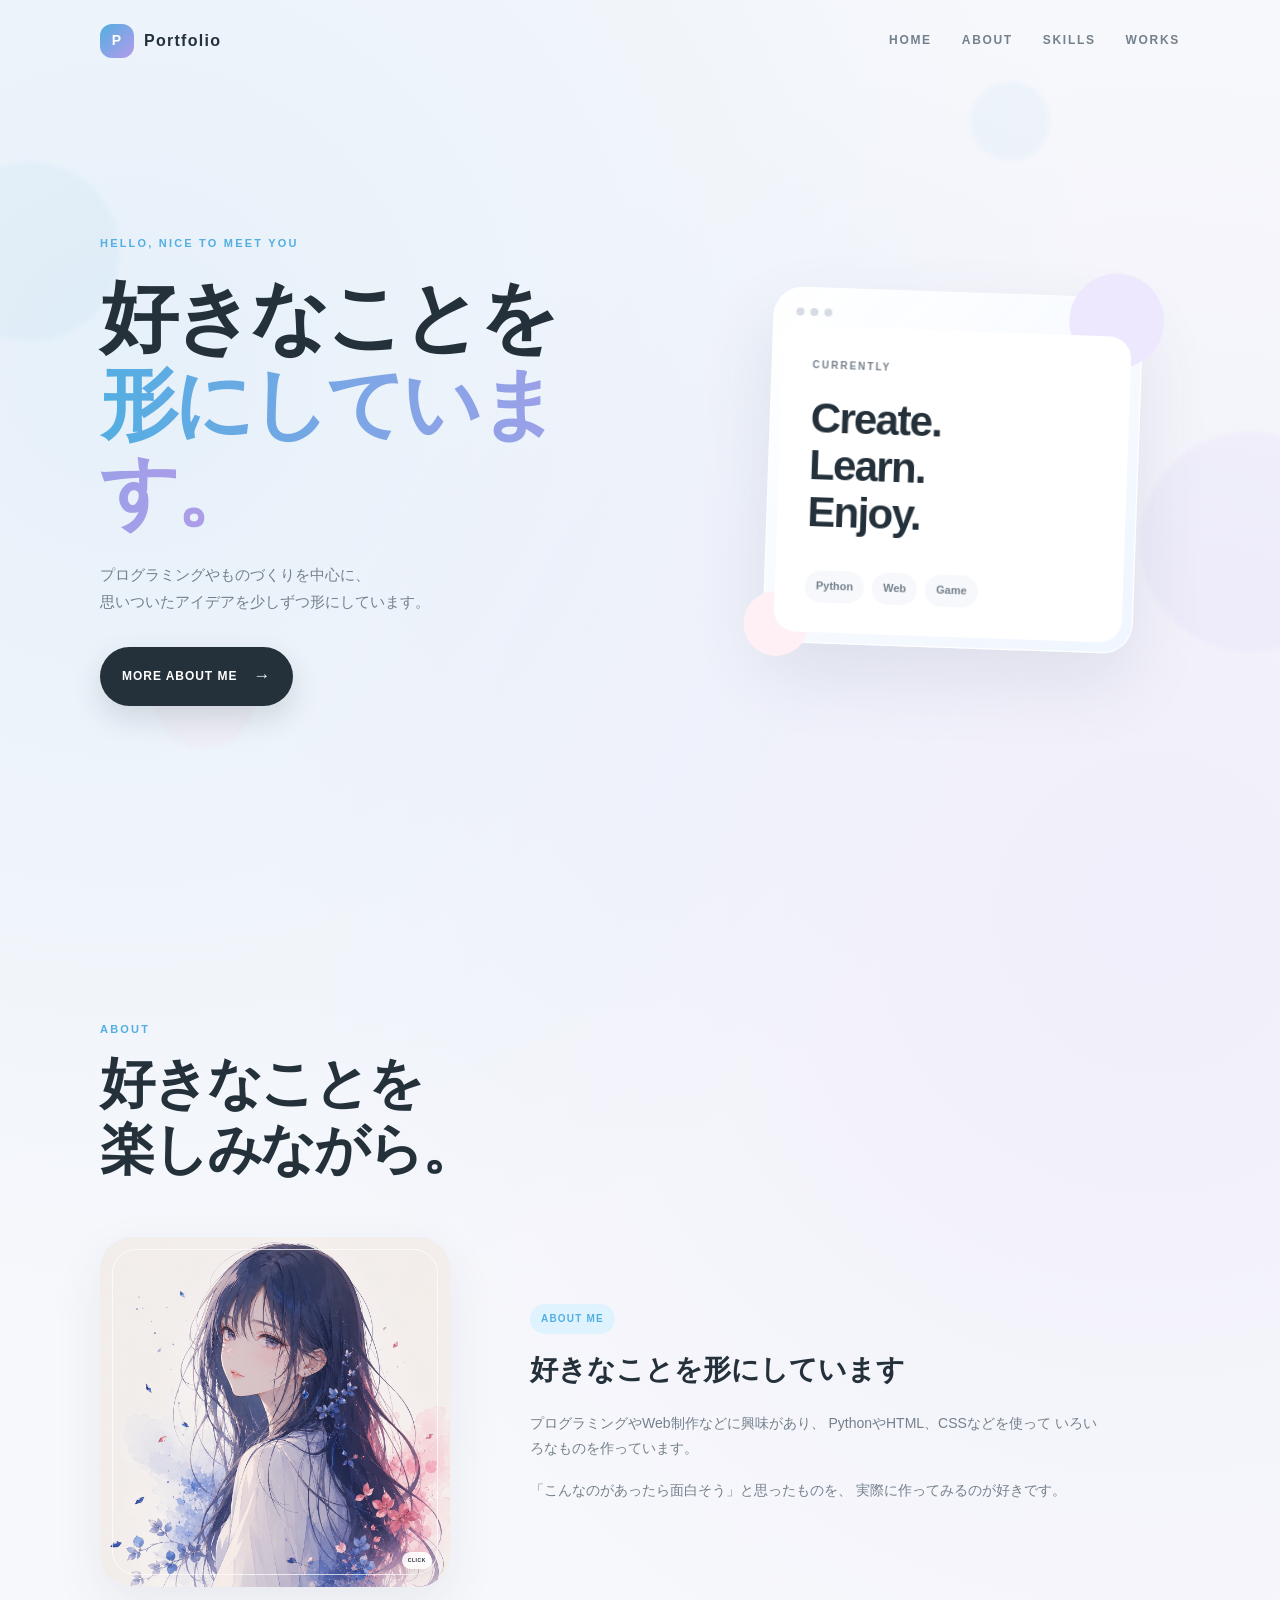
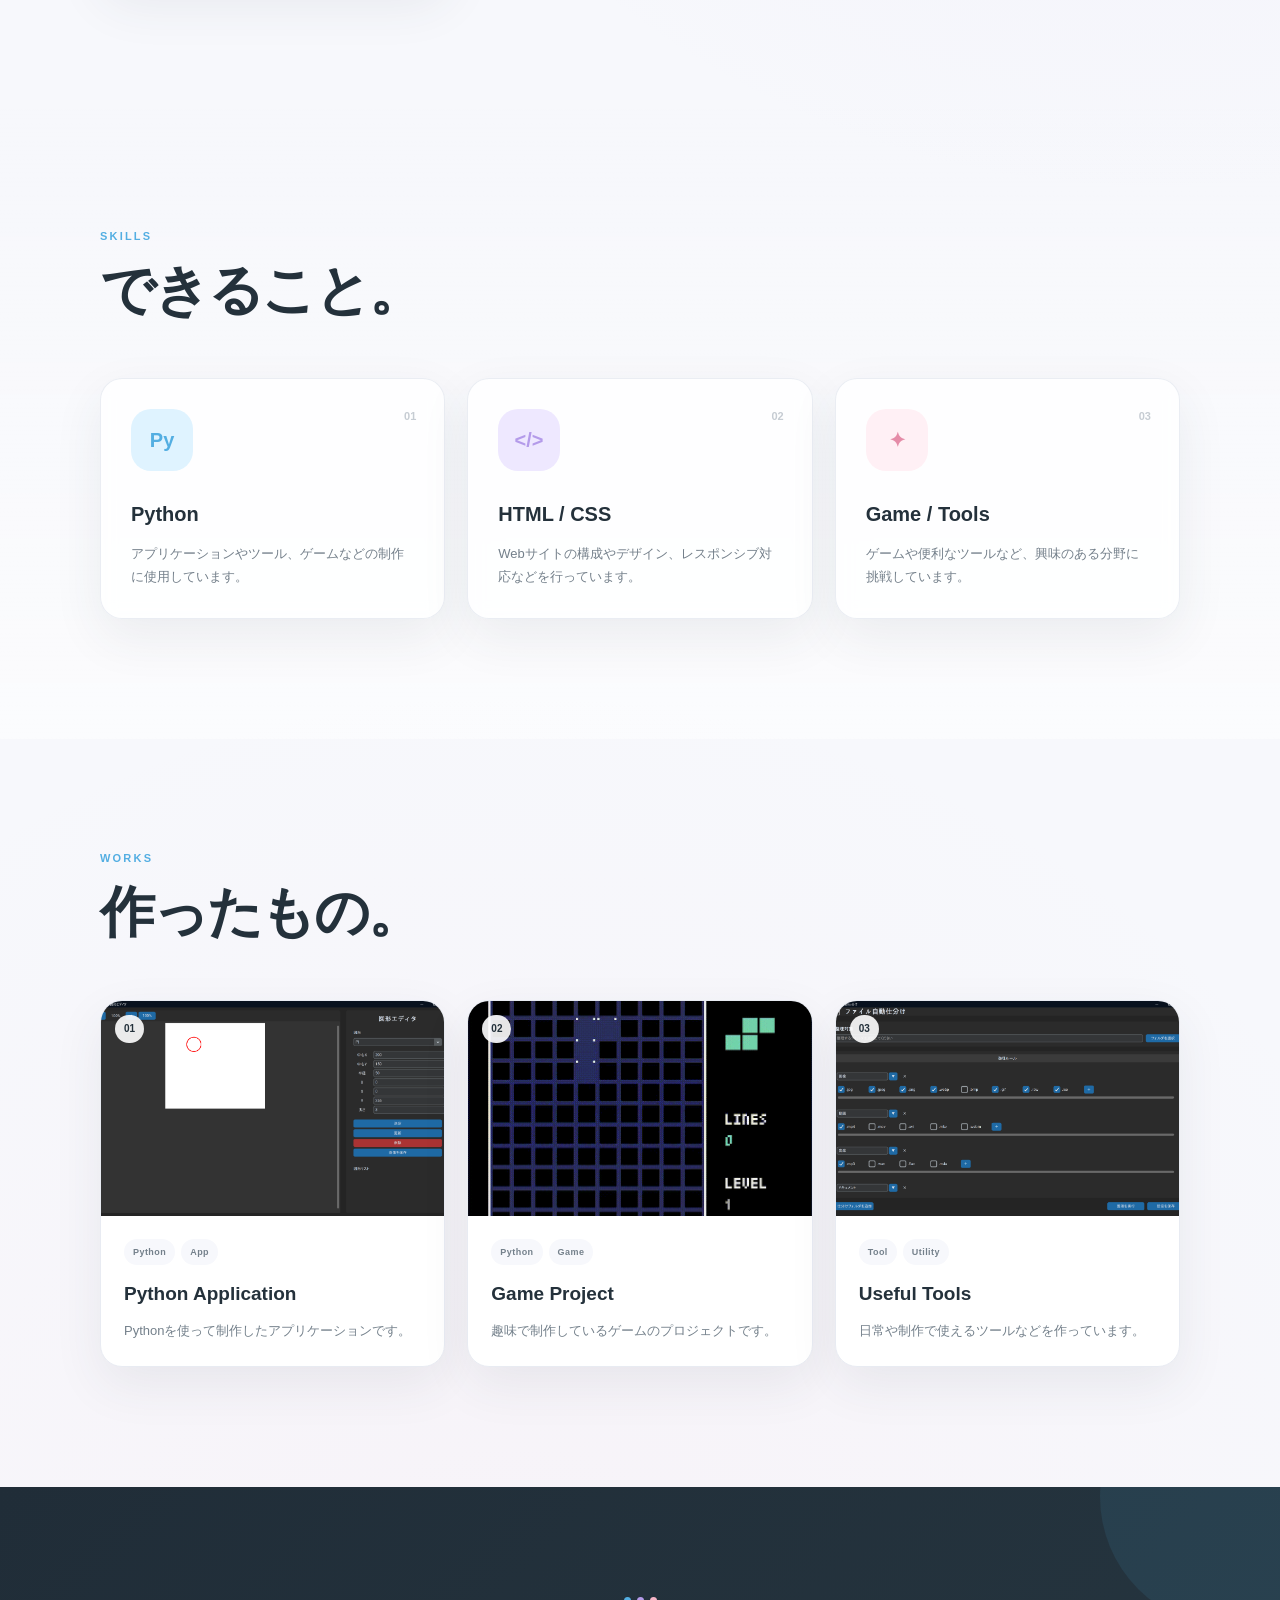
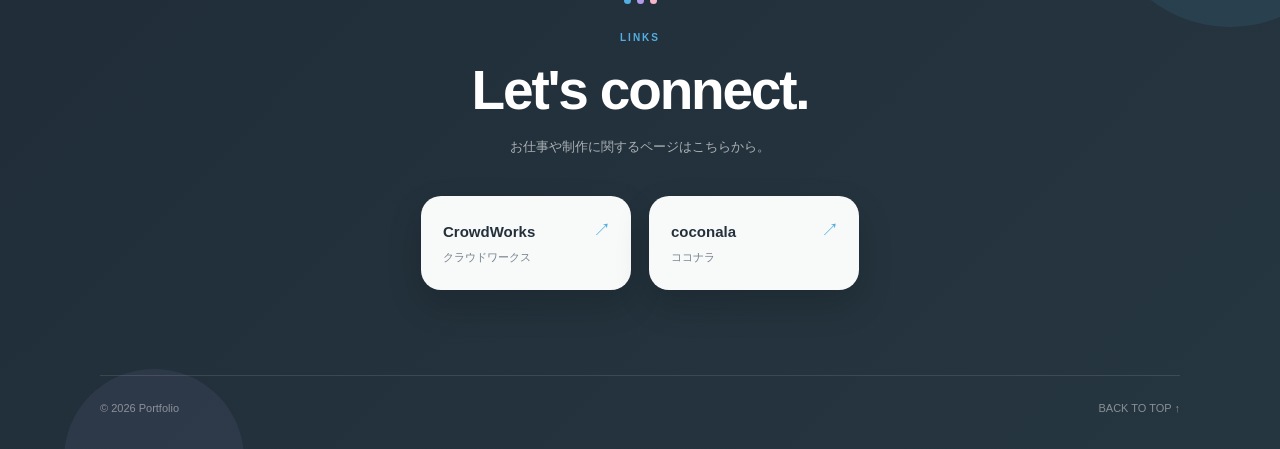
==== index.html @ b81a9048 "test" ====
<!DOCTYPE html>
<html lang="ja">
<head>
    <meta charset="UTF-8">
    <meta name="viewport" content="width=device-width, initial-scale=1.0">

    <title>Profile | Portfolio</title>
    <meta name="description" content="プログラミングやものづくりについて紹介するプロフィールサイトです。">

    <link rel="stylesheet" href="css/style.css">
</head>

<body>

    <!-- Decorative Background -->
    <div class="background-decoration">
        <span class="shape shape-1"></span>
        <span class="shape shape-2"></span>
        <span class="shape shape-3"></span>
        <span class="shape shape-4"></span>
    </div>


    <!-- Header -->
    <header class="site-header">
        <nav class="navbar">
            <a href="#home" class="logo">
                <span class="logo-mark">P</span>
                <span>Portfolio</span>
            </a>

            <div class="nav-links">
                <a href="#home">HOME</a>
                <a href="#about">ABOUT</a>
                <a href="#skills">SKILLS</a>
                <a href="#works">WORKS</a>
            </div>
        </nav>
    </header>


    <!-- Main -->
    <main>

        <!-- Hero -->
        <section id="home" class="hero">
            <div class="hero-inner">

                <div class="hero-text reveal">
                    <p class="hero-label">HELLO, NICE TO MEET YOU</p>

                    <h1>
                        好きなことを<br>
                        <span>形にしています。</span>
                    </h1>

                    <p class="hero-description">
                        プログラミングやものづくりを中心に、<br>
                        思いついたアイデアを少しずつ形にしています。
                    </p>

                    <a href="#about" class="hero-button">MORE ABOUT ME <span>→</span></a>
                </div>

                <div class="hero-visual reveal">
                    <div class="visual-card">

                        <div class="visual-top">
                            <span></span><span></span><span></span>
                        </div>

                        <div class="visual-content">
                            <p class="visual-small">CURRENTLY</p>

                            <h2>
                                Create.<br>
                                Learn.<br>
                                Enjoy.
                            </h2>

                            <div class="visual-tags">
                                <span>Python</span>
                                <span>Web</span>
                                <span>Game</span>
                            </div>
                        </div>

                    </div>
                </div>

            </div>
        </section>


        <!-- About -->
        <section id="about" class="section about">
            <div class="section-inner">

                <div class="section-heading reveal">
                    <p class="section-label">ABOUT</p>
                    <h2>好きなことを<br>楽しみながら。</h2>
                </div>

                <div class="about-layout">

                    <div class="about-image reveal flip-card">
                        <div class="flip-card-inner">

                            <div class="flip-card-front">
                                <img src="images/profile.png" alt="プロフィール画像">
                                <span class="flip-hint">CLICK</span>
                            </div>

                            <div class="flip-card-back">
                                <span class="back-label">PROFILE</span>
                                <h3>Hello!</h3>

                                <div class="profile-info">
                                    <p><span>名前</span>  rua</p>
                                    <p><span>年齢</span>  20歳</p>
                                    <p><span>性別</span>  男性</p>
                                    <p><span>職業</span>  大学生</p>
                                    <p><span>趣味</span>  プログラミング・ゲーム</p>
                                </div>

                            </div>

                        </div>
                    </div>

                    <div class="about-text reveal">
                        <span class="about-badge">ABOUT ME</span>
                        <h3>好きなことを形にしています</h3>

                        <p>
                            プログラミングやWeb制作などに興味があり、
                            PythonやHTML、CSSなどを使って
                            いろいろなものを作っています。
                        </p>

                        <p>
                            「こんなのがあったら面白そう」と思ったものを、
                            実際に作ってみるのが好きです。
                        </p>
                    </div>

                </div>

            </div>
        </section>


        <!-- Skills -->
        <section id="skills" class="section skills">
            <div class="section-inner">

                <div class="section-heading reveal">
                    <p class="section-label">SKILLS</p>
                    <h2>できること。</h2>
                </div>

                <div class="skill-grid">

                    <article class="skill-card reveal">
                        <div class="skill-icon python"><span>Py</span></div>
                        <span class="skill-number">01</span>
                        <h3>Python</h3>
                        <p>アプリケーションやツール、ゲームなどの制作に使用しています。</p>
                    </article>

                    <article class="skill-card reveal">
                        <div class="skill-icon web"><span>&lt;/&gt;</span></div>
                        <span class="skill-number">02</span>
                        <h3>HTML / CSS</h3>
                        <p>Webサイトの構成やデザイン、レスポンシブ対応などを行っています。</p>
                    </article>

                    <article class="skill-card reveal">
                        <div class="skill-icon other"><span>✦</span></div>
                        <span class="skill-number">03</span>
                        <h3>Game / Tools</h3>
                        <p>ゲームや便利なツールなど、興味のある分野に挑戦しています。</p>
                    </article>

                </div>

            </div>
        </section>


        <!-- Works -->
        <section id="works" class="section works">
            <div class="section-inner">

                <div class="section-heading reveal">
                    <p class="section-label">WORKS</p>
                    <h2>作ったもの。</h2>
                </div>

                <div class="works-grid">

                    <article class="work-card reveal">
                        <div class="work-image">
                            <img src="images/work01.png" alt="Pythonアプリケーション">
                            <span class="work-number">01</span>
                        </div>

                        <div class="work-content">
                            <div class="work-tags">
                                <span>Python</span>
                                <span>App</span>
                            </div>

                            <h3>Python Application</h3>
                            <p>Pythonを使って制作したアプリケーションです。</p>
                        </div>
                    </article>


                    <article class="work-card reveal">
                        <div class="work-image">
                            <img src="images/work02.gif" alt="ゲーム制作">
                            <span class="work-number">02</span>
                        </div>

                        <div class="work-content">
                            <div class="work-tags">
                                <span>Python</span>
                                <span>Game</span>
                            </div>

                            <h3>Game Project</h3>
                            <p>趣味で制作しているゲームのプロジェクトです。</p>
                        </div>
                    </article>


                    <article class="work-card reveal">
                        <div class="work-image">
                            <img src="images/work03.png" alt="便利ツール">
                            <span class="work-number">03</span>
                        </div>

                        <div class="work-content">
                            <div class="work-tags">
                                <span>Tool</span>
                                <span>Utility</span>
                            </div>

                            <h3>Useful Tools</h3>
                            <p>日常や制作で使えるツールなどを作っています。</p>
                        </div>
                    </article>

                </div>

            </div>
        </section>

    </main>


    <!-- Footer -->
    <footer class="site-footer">
        <div class="footer-inner">

            <div class="footer-decoration">
                <span></span><span></span><span></span>
            </div>

            <p class="footer-label">LINKS</p>
            <h2>Let's connect.</h2>
            <p class="footer-description">お仕事や制作に関するページはこちらから。</p>

            <div class="footer-links">

                <a href="https://crowdworks.jp/" target="_blank" rel="noopener noreferrer" class="footer-link">
                    <span class="link-name">CrowdWorks</span>
                    <span class="link-jp">クラウドワークス</span>
                    <span class="link-arrow">↗</span>
                </a>

                <a href="https://coconala.com/" target="_blank" rel="noopener noreferrer" class="footer-link">
                    <span class="link-name">coconala</span>
                    <span class="link-jp">ココナラ</span>
                    <span class="link-arrow">↗</span>
                </a>

            </div>

            <div class="footer-bottom">
                <p>© 2026 Portfolio</p>
                <a href="#home">BACK TO TOP ↑</a>
            </div>

        </div>
    </footer>


    <script src="js/main.js"></script>
</body>
</html>
---- css/style.css ----
:root {
    --bg: #f7f8fc;
    --white: #ffffff;
    --text: #24313b;
    --sub-text: #74808b;
    --blue: #53aee2;
    --blue-light: #dff3ff;
    --purple: #b49bea;
    --purple-light: #eee8ff;
    --pink: #f6b5c8;
    --pink-light: #fff0f5;
    --border: #e8ebf2;
    --shadow: 0 18px 50px rgba(48, 61, 80, 0.08);
    --radius-large: 32px;
    --radius-medium: 22px;
}

* {
    box-sizing: border-box;
    margin: 0;
    padding: 0;
}

html {
    scroll-behavior: smooth;
}

body {
    position: relative;
    min-height: 100vh;
    overflow-x: hidden;
    background:
        radial-gradient(circle at 10% 10%, rgba(83, 174, 226, 0.10), transparent 28%),
        radial-gradient(circle at 90% 25%, rgba(180, 155, 234, 0.10), transparent 30%),
        radial-gradient(circle at 40% 90%, rgba(246, 181, 200, 0.08), transparent 30%),
        var(--bg);
    color: var(--text);
    font-family:
        -apple-system,
        BlinkMacSystemFont,
        "Segoe UI",
        "Hiragino Kaku Gothic ProN",
        "Yu Gothic",
        Meiryo,
        sans-serif;
    line-height: 1.8;
}

img {
    display: block;
    max-width: 100%;
}

a {
    color: inherit;
    text-decoration: none;
}


/* =========================
   Background Decoration
========================= */

.background-decoration {
    position: fixed;
    inset: 0;
    z-index: -1;
    overflow: hidden;
    pointer-events: none;
}

.shape {
    position: absolute;
    display: block;
    border-radius: 50%;
    filter: blur(2px);
    opacity: 0.6;
}

.shape-1 {
    width: 180px;
    height: 180px;
    top: 18%;
    left: -60px;
    background: rgba(83, 174, 226, 0.08);
}

.shape-2 {
    width: 220px;
    height: 220px;
    top: 48%;
    right: -80px;
    background: rgba(180, 155, 234, 0.10);
}

.shape-3 {
    width: 100px;
    height: 100px;
    top: 72%;
    left: 12%;
    background: rgba(246, 181, 200, 0.12);
}

.shape-4 {
    width: 80px;
    height: 80px;
    top: 9%;
    right: 18%;
    background: rgba(83, 174, 226, 0.08);
}


/* =========================
   Header
========================= */

.site-header {
    position: fixed;
    top: 0;
    left: 0;
    z-index: 1000;
    width: 100%;
    transition: 0.3s ease;
}

.site-header.scrolled {
    background: rgba(247, 248, 252, 0.84);
    border-bottom: 1px solid rgba(232, 235, 242, 0.8);
    backdrop-filter: blur(16px);
}

.navbar {
    width: min(1080px, 90%);
    height: 82px;
    margin: auto;
    display: flex;
    align-items: center;
    justify-content: space-between;
}

.logo {
    display: flex;
    align-items: center;
    gap: 10px;
    font-size: 16px;
    font-weight: 700;
    letter-spacing: 0.08em;
}

.logo-mark {
    display: flex;
    align-items: center;
    justify-content: center;
    width: 34px;
    height: 34px;
    border-radius: 12px;
    background: linear-gradient(135deg, var(--blue), var(--purple));
    color: white;
    font-size: 14px;
}

.nav-links {
    display: flex;
    gap: 30px;
}

.nav-links a {
    position: relative;
    color: var(--sub-text);
    font-size: 12px;
    font-weight: 700;
    letter-spacing: 0.14em;
    transition: color 0.25s ease;
}

.nav-links a::after {
    content: "";
    position: absolute;
    left: 50%;
    bottom: -7px;
    width: 0;
    height: 2px;
    border-radius: 999px;
    background: linear-gradient(90deg, var(--blue), var(--purple));
    transform: translateX(-50%);
    transition: width 0.25s ease;
}

.nav-links a:hover {
    color: var(--text);
}

.nav-links a:hover::after {
    width: 100%;
}


/* =========================
   Hero
========================= */

.hero {
    min-height: 100vh;
    display: flex;
    align-items: center;
    padding: 130px 0 90px;
}

.hero-inner {
    width: min(1080px, 90%);
    margin: auto;
    display: grid;
    grid-template-columns: 1.1fr 0.9fr;
    gap: 70px;
    align-items: center;
}

.hero-label {
    margin-bottom: 20px;
    color: var(--blue);
    font-size: 11px;
    font-weight: 800;
    letter-spacing: 0.2em;
}

.hero h1 {
    margin-bottom: 25px;
    font-size: clamp(48px, 7vw, 78px);
    line-height: 1.12;
    letter-spacing: -0.05em;
}

.hero h1 span {
    background: linear-gradient(90deg, var(--blue), var(--purple));
    -webkit-background-clip: text;
    background-clip: text;
    color: transparent;
}

.hero-description {
    margin-bottom: 32px;
    color: var(--sub-text);
    font-size: 15px;
}

.hero-button {
    display: inline-flex;
    align-items: center;
    gap: 16px;
    padding: 14px 22px;
    border-radius: 999px;
    background: var(--text);
    color: white;
    font-size: 12px;
    font-weight: 700;
    letter-spacing: 0.08em;
    box-shadow: 0 12px 30px rgba(36, 49, 59, 0.15);
    transition: transform 0.25s ease, box-shadow 0.25s ease;
}

.hero-button:hover {
    transform: translateY(-4px);
    box-shadow: 0 18px 35px rgba(36, 49, 59, 0.20);
}

.hero-button span {
    font-size: 17px;
}

.hero-visual {
    display: flex;
    justify-content: center;
}

.visual-card {
    position: relative;
    width: min(370px, 100%);
    padding: 10px;
    border-radius: 30px;
    background: linear-gradient(135deg, rgba(255, 255, 255, 0.95), rgba(239, 246, 255, 0.92));
    border: 1px solid rgba(255, 255, 255, 0.9);
    box-shadow: 0 30px 70px rgba(72, 90, 120, 0.12);
    transform: rotate(2deg);
}

.visual-card::before {
    content: "";
    position: absolute;
    width: 95px;
    height: 95px;
    top: -25px;
    right: -22px;
    border-radius: 50%;
    background: var(--purple-light);
    z-index: -1;
}

.visual-card::after {
    content: "";
    position: absolute;
    width: 65px;
    height: 65px;
    bottom: -15px;
    left: -20px;
    border-radius: 50%;
    background: var(--pink-light);
    z-index: -1;
}

.visual-top {
    display: flex;
    gap: 6px;
    padding: 10px 12px;
}

.visual-top span {
    width: 8px;
    height: 8px;
    border-radius: 50%;
    background: #d5dce5;
}

.visual-content {
    min-height: 300px;
    padding: 30px;
    border-radius: 22px;
    background: white;
}

.visual-small {
    margin-bottom: 20px;
    color: var(--sub-text);
    font-size: 10px;
    font-weight: 800;
    letter-spacing: 0.2em;
}

.visual-content h2 {
    margin-bottom: 35px;
    font-size: 42px;
    line-height: 1.12;
    letter-spacing: -0.04em;
}

.visual-tags {
    display: flex;
    flex-wrap: wrap;
    gap: 8px;
}

.visual-tags span {
    padding: 6px 11px;
    border-radius: 999px;
    background: var(--bg);
    color: var(--sub-text);
    font-size: 11px;
    font-weight: 700;
}


/* =========================
   Common Section
========================= */

.section {
    padding: 120px 0;
}

.section-inner {
    width: min(1080px, 90%);
    margin: auto;
}

.section-heading {
    margin-bottom: 55px;
}

.section-label {
    margin-bottom: 10px;
    color: var(--blue);
    font-size: 11px;
    font-weight: 800;
    letter-spacing: 0.2em;
}

.section-heading h2 {
    font-size: clamp(38px, 5vw, 55px);
    line-height: 1.2;
    letter-spacing: -0.04em;
}


/* =========================
   About
========================= */

.about {
    position: relative;
}

.about-layout {
    display: grid;
    grid-template-columns: 350px 1fr;
    gap: 80px;
    align-items: center;
}


/* Flip Card */

.about-image {
    position: relative;
    aspect-ratio: 1 / 1;
    perspective: 1000px;
    background: transparent;
    box-shadow: none;
    cursor: pointer;
}

.flip-card-inner {
    position: relative;
    width: 100%;
    height: 100%;
    transition: transform 0.7s ease;
    transform-style: preserve-3d;
}

.flip-card.is-flipped .flip-card-inner {
    transform: rotateY(180deg);
}

.flip-card-front,
.flip-card-back {
    position: absolute;
    inset: 0;
    overflow: hidden;
    border-radius: 32px;
    backface-visibility: hidden;
    -webkit-backface-visibility: hidden;
    box-shadow: var(--shadow);
}

.flip-card-front {
    background: linear-gradient(135deg, var(--blue-light), var(--purple-light));
}

.flip-card-front img {
    width: 100%;
    height: 100%;
    object-fit: cover;
}

.flip-card-front::after {
    content: "";
    position: absolute;
    inset: 12px;
    border: 1px solid rgba(255, 255, 255, 0.7);
    border-radius: 24px;
    pointer-events: none;
}

.flip-hint {
    position: absolute;
    right: 18px;
    bottom: 18px;
    z-index: 2;
    padding: 4px 6px;
    border-radius: 999px;
    background: rgba(255, 255, 255, 0.88);
    color: var(--text);
    font-size: 5px;
    font-weight: 800;
    letter-spacing: 0.12em;
    box-shadow: 0 5px 15px rgba(36, 49, 59, 0.1);
    transition: transform 0.25s ease;
}

.flip-card:hover .flip-hint {
    transform: translateY(-3px);
}

.flip-card-back {
    display: flex;
    flex-direction: column;
    justify-content: center;
    padding: 38px;
    background: linear-gradient(135deg, #ffffff, #f2edff);
    transform: rotateY(180deg);
    border: 1px solid rgba(232, 235, 242, 0.9);
    text-align: left;
}

.back-label {
    margin-bottom: 10px;
    color: var(--purple);
    font-size: 10px;
    font-weight: 800;
    letter-spacing: 0.18em;
}

.flip-card-back h3 {
    margin-bottom: 18px;
    font-size: 30px;
    line-height: 1.2;
}

.flip-card-back p {
    color: var(--sub-text);
    font-size: 13px;
    line-height: 2;
}


/* About Text */

.about-text {
    max-width: 580px;
}

.about-badge {
    display: inline-block;
    margin-bottom: 18px;
    padding: 6px 11px;
    border-radius: 999px;
    background: var(--blue-light);
    color: var(--blue);
    font-size: 10px;
    font-weight: 800;
    letter-spacing: 0.12em;
}

.about-text h3 {
    margin-bottom: 22px;
    font-size: 28px;
    line-height: 1.3;
}

.about-text p {
    margin-bottom: 17px;
    color: var(--sub-text);
    font-size: 14px;
}


/* =========================
   Skills
========================= */

.skills {
    background: linear-gradient(180deg, rgba(255, 255, 255, 0), rgba(255, 255, 255, 0.55));
}

.skill-grid {
    display: grid;
    grid-template-columns: repeat(3, 1fr);
    gap: 22px;
}

.skill-card {
    position: relative;
    padding: 30px;
    border: 1px solid rgba(232, 235, 242, 0.9);
    border-radius: var(--radius-medium);
    background: rgba(255, 255, 255, 0.82);
    box-shadow: var(--shadow);
    backdrop-filter: blur(8px);
    transition: transform 0.3s ease, box-shadow 0.3s ease;
}

.skill-card:hover {
    transform: translateY(-8px);
    box-shadow: 0 24px 50px rgba(48, 61, 80, 0.12);
}

.skill-icon {
    display: flex;
    align-items: center;
    justify-content: center;
    width: 62px;
    height: 62px;
    margin-bottom: 25px;
    border-radius: 20px;
    font-size: 20px;
    font-weight: 800;
}

.skill-icon.python {
    background: var(--blue-light);
    color: var(--blue);
}

.skill-icon.web {
    background: var(--purple-light);
    color: var(--purple);
}

.skill-icon.other {
    background: var(--pink-light);
    color: #e58ca8;
}

.skill-number {
    position: absolute;
    top: 28px;
    right: 28px;
    color: #c6ccd3;
    font-size: 11px;
    font-weight: 800;
}

.skill-card h3 {
    margin-bottom: 10px;
    font-size: 20px;
}

.skill-card p {
    color: var(--sub-text);
    font-size: 13px;
}


/* =========================
   Works
========================= */

.works {
    padding-top: 110px;
}

.works-grid {
    display: grid;
    grid-template-columns: repeat(3, 1fr);
    gap: 22px;
}

.work-card {
    overflow: hidden;
    border: 1px solid var(--border);
    border-radius: var(--radius-medium);
    background: white;
    box-shadow: var(--shadow);
    transition: transform 0.3s ease, box-shadow 0.3s ease;
}

.work-card:hover {
    transform: translateY(-8px);
    box-shadow: 0 24px 50px rgba(48, 61, 80, 0.12);
}

.work-image {
    position: relative;
    aspect-ratio: 16 / 10;
    overflow: hidden;
    background: #eef2f8;
}

.work-image img {
    width: 100%;
    height: 100%;
    object-fit: cover;
    transition: transform 0.45s ease;
}

.work-card:hover .work-image img {
    transform: scale(1.05);
}

.work-number {
    position: absolute;
    top: 14px;
    left: 14px;
    padding: 5px 9px;
    border-radius: 999px;
    background: rgba(255, 255, 255, 0.9);
    color: var(--text);
    font-size: 10px;
    font-weight: 800;
}

.work-content {
    padding: 23px;
}

.work-tags {
    display: flex;
    flex-wrap: wrap;
    gap: 6px;
    margin-bottom: 12px;
}

.work-tags span {
    padding: 5px 9px;
    border-radius: 999px;
    background: var(--bg);
    color: var(--sub-text);
    font-size: 9px;
    font-weight: 800;
    letter-spacing: 0.05em;
}

.work-content h3 {
    margin-bottom: 8px;
    font-size: 19px;
}

.work-content p {
    color: var(--sub-text);
    font-size: 13px;
}


/* =========================
   Footer
========================= */

.site-footer {
    position: relative;
    padding: 110px 0 30px;
    overflow: hidden;
    background: linear-gradient(135deg, #202d38, #263640);
    color: white;
}

.site-footer::before {
    content: "";
    position: absolute;
    width: 260px;
    height: 260px;
    top: -120px;
    right: -80px;
    border-radius: 50%;
    background: rgba(83, 174, 226, 0.10);
}

.site-footer::after {
    content: "";
    position: absolute;
    width: 180px;
    height: 180px;
    bottom: -100px;
    left: 5%;
    border-radius: 50%;
    background: rgba(180, 155, 234, 0.08);
}

.footer-inner {
    position: relative;
    z-index: 1;
    width: min(1080px, 90%);
    margin: auto;
    text-align: center;
}

.footer-decoration {
    display: flex;
    justify-content: center;
    gap: 6px;
    margin-bottom: 25px;
}

.footer-decoration span {
    width: 7px;
    height: 7px;
    border-radius: 50%;
    background: var(--blue);
}

.footer-decoration span:nth-child(2) {
    background: var(--purple);
}

.footer-decoration span:nth-child(3) {
    background: var(--pink);
}

.footer-label {
    margin-bottom: 10px;
    color: var(--blue);
    font-size: 10px;
    font-weight: 800;
    letter-spacing: 0.2em;
}

.footer-inner h2 {
    margin-bottom: 12px;
    font-size: clamp(38px, 5vw, 55px);
    line-height: 1.2;
    letter-spacing: -0.04em;
}

.footer-description {
    margin-bottom: 38px;
    color: rgba(255, 255, 255, 0.62);
    font-size: 13px;
}

.footer-links {
    display: flex;
    justify-content: center;
    gap: 18px;
    margin-bottom: 85px;
}

.footer-link {
    position: relative;
    width: 210px;
    padding: 22px;
    border-radius: 20px;
    text-align: left;
    background: rgba(255, 255, 255, 0.97);
    color: var(--text);
    box-shadow: 0 15px 35px rgba(0, 0, 0, 0.16);
    transition: transform 0.3s ease, box-shadow 0.3s ease;
}

.footer-link:hover {
    transform: translateY(-7px);
    box-shadow: 0 22px 45px rgba(0, 0, 0, 0.22);
}

.link-name {
    display: block;
    margin-bottom: 3px;
    font-size: 15px;
    font-weight: 800;
}

.link-jp {
    display: block;
    color: var(--sub-text);
    font-size: 11px;
}

.link-arrow {
    position: absolute;
    top: 18px;
    right: 20px;
    color: var(--blue);
    font-size: 18px;
}

.footer-bottom {
    display: flex;
    align-items: center;
    justify-content: space-between;
    padding-top: 23px;
    border-top: 1px solid rgba(255, 255, 255, 0.11);
    color: rgba(255, 255, 255, 0.45);
    font-size: 11px;
}

.footer-bottom a {
    transition: color 0.2s ease;
}

.footer-bottom a:hover {
    color: white;
}


/* =========================
   Reveal Animation
========================= */

.reveal {
    opacity: 0;
    transform: translateY(28px);
    transition: opacity 0.8s ease, transform 0.8s ease;
}

.reveal.show {
    opacity: 1;
    transform: translateY(0);
}


/* =========================
   Tablet
========================= */

@media (max-width: 850px) {
    .hero-inner {
        grid-template-columns: 1fr;
        gap: 60px;
    }

    .hero-visual {
        justify-content: flex-start;
    }

    .visual-card {
        width: min(420px, 100%);
    }

    .about-layout {
        grid-template-columns: 280px 1fr;
        gap: 45px;
    }

    .skill-grid,
    .works-grid {
        grid-template-columns: 1fr;
    }

    .skill-card,
    .work-card {
        max-width: 520px;
    }
}


/* =========================
   Mobile
========================= */

@media (max-width: 600px) {
    .navbar {
        width: 92%;
        height: 70px;
    }

    .nav-links {
        gap: 11px;
    }

    .nav-links a {
        font-size: 9px;
        letter-spacing: 0.08em;
    }

    .logo {
        font-size: 13px;
    }

    .logo-mark {
        width: 30px;
        height: 30px;
    }

    .hero {
        padding-top: 115px;
    }

    .hero-inner {
        width: 88%;
    }

    .hero h1 {
        font-size: 46px;
    }

    .hero-description {
        font-size: 13px;
    }

    .visual-card {
        transform: rotate(0);
    }

    .section {
        padding: 90px 0;
    }

    .section-inner {
        width: 88%;
    }

    .section-heading {
        margin-bottom: 40px;
    }

    .section-heading h2 {
        font-size: 38px;
    }

    .about-layout {
        grid-template-columns: 1fr;
        gap: 35px;
    }

    .about-image {
        width: min(300px, 100%);
    }

    .footer-links {
        flex-direction: column;
        align-items: center;
        margin-bottom: 60px;
    }

    .footer-link {
        width: min(100%, 320px);
    }

    .footer-bottom {
        gap: 15px;
        flex-direction: column;
    }
}
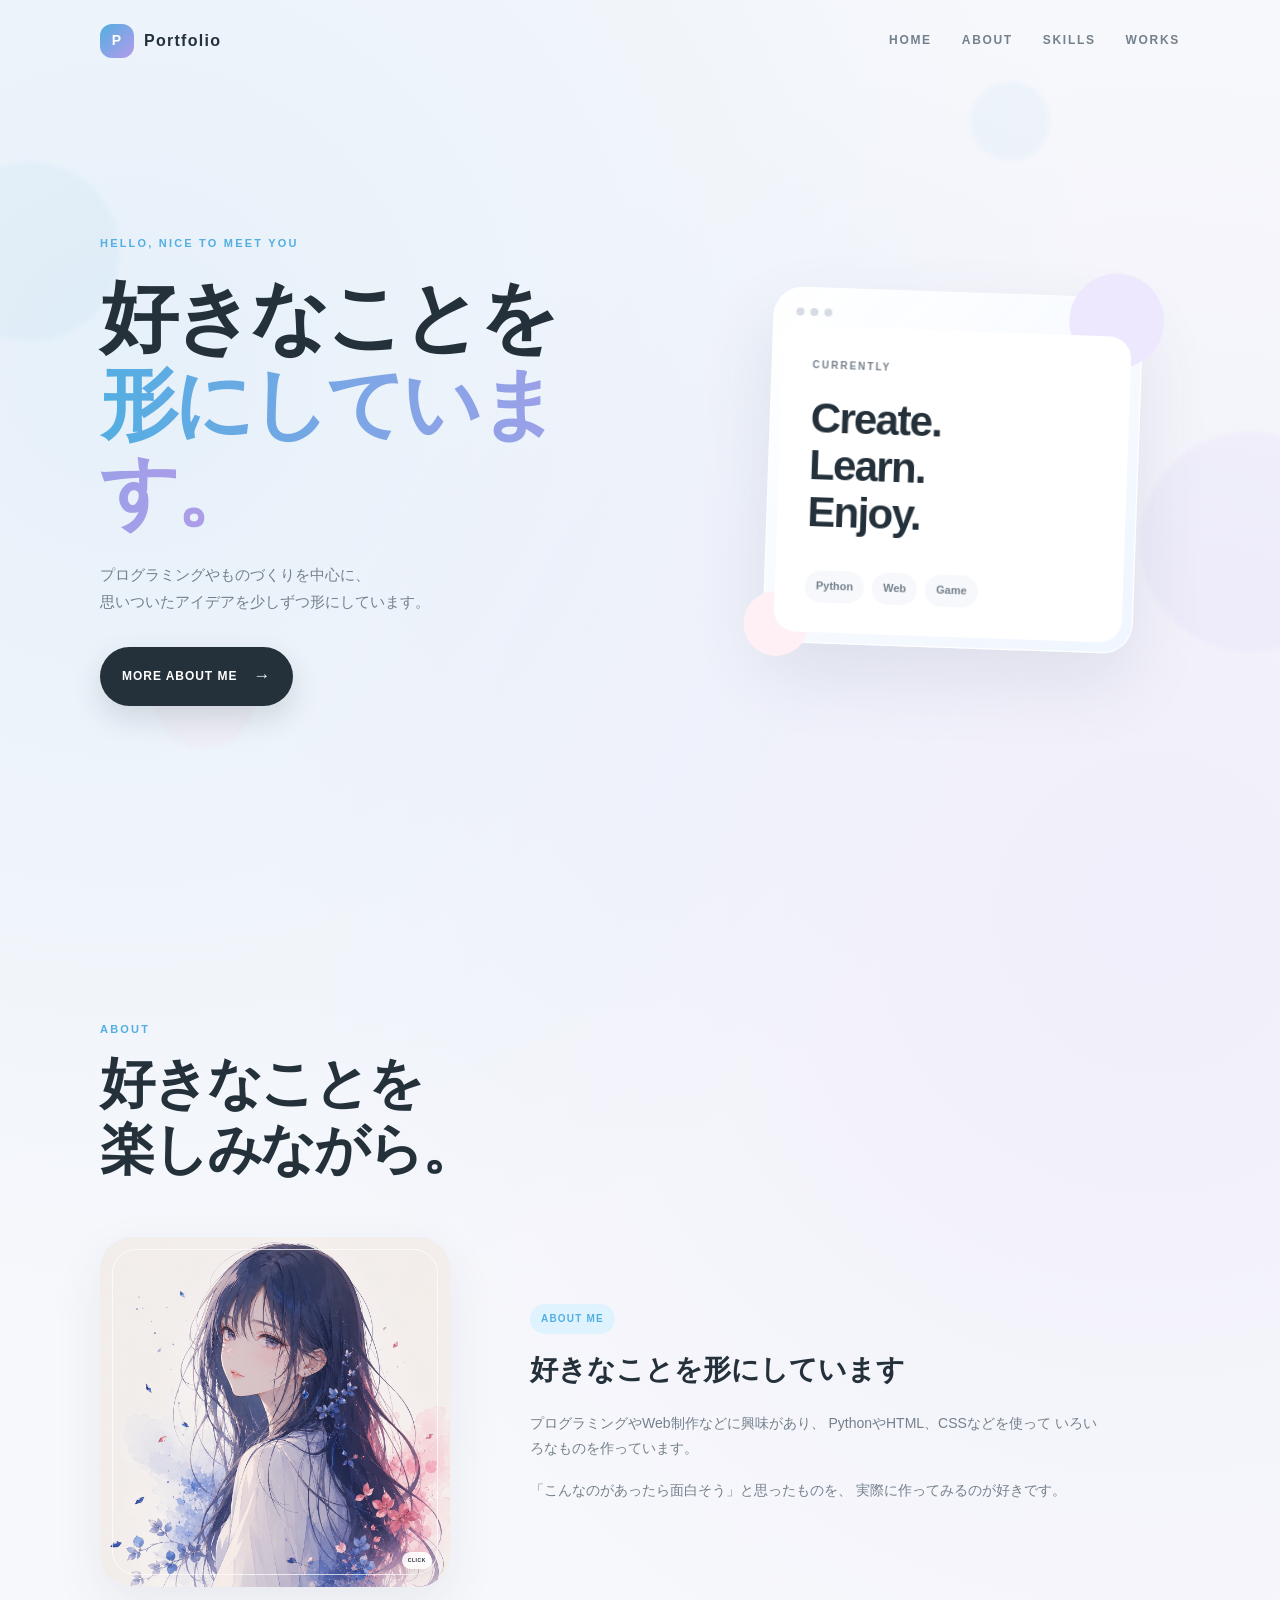
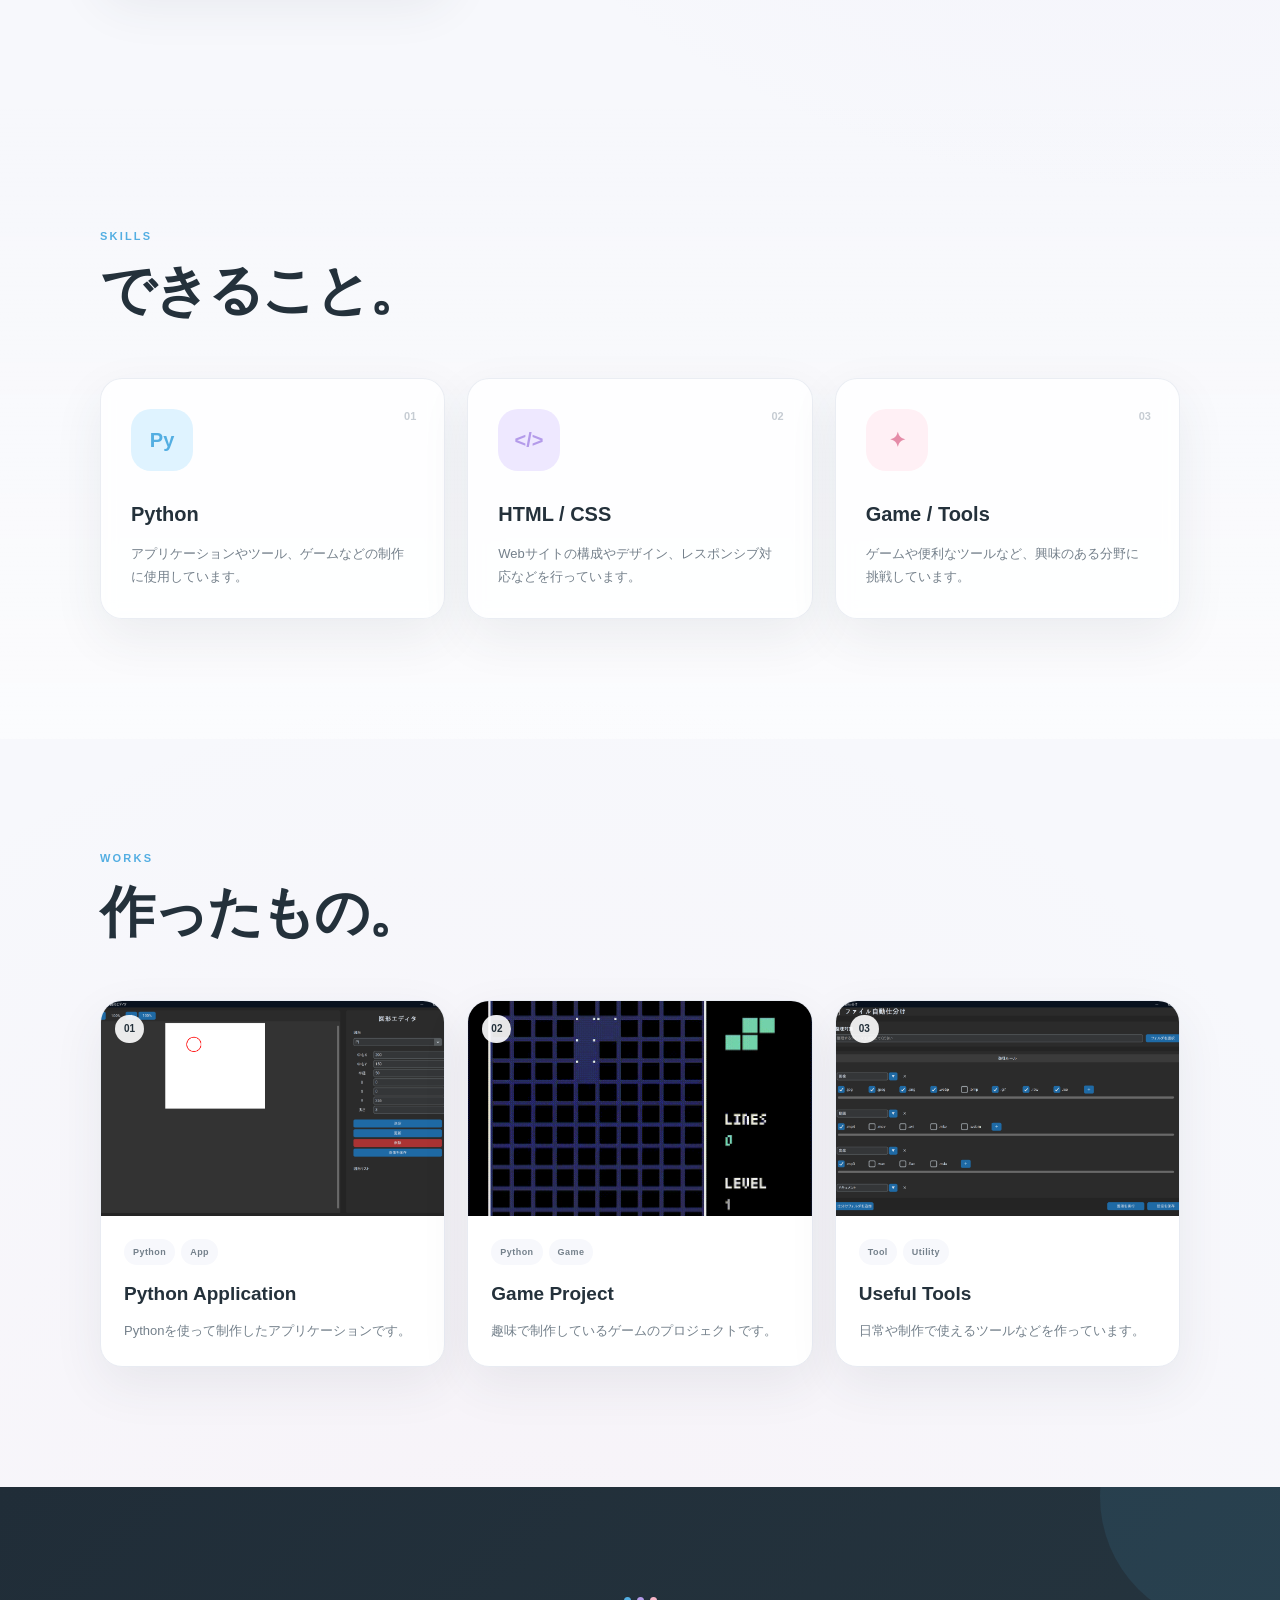
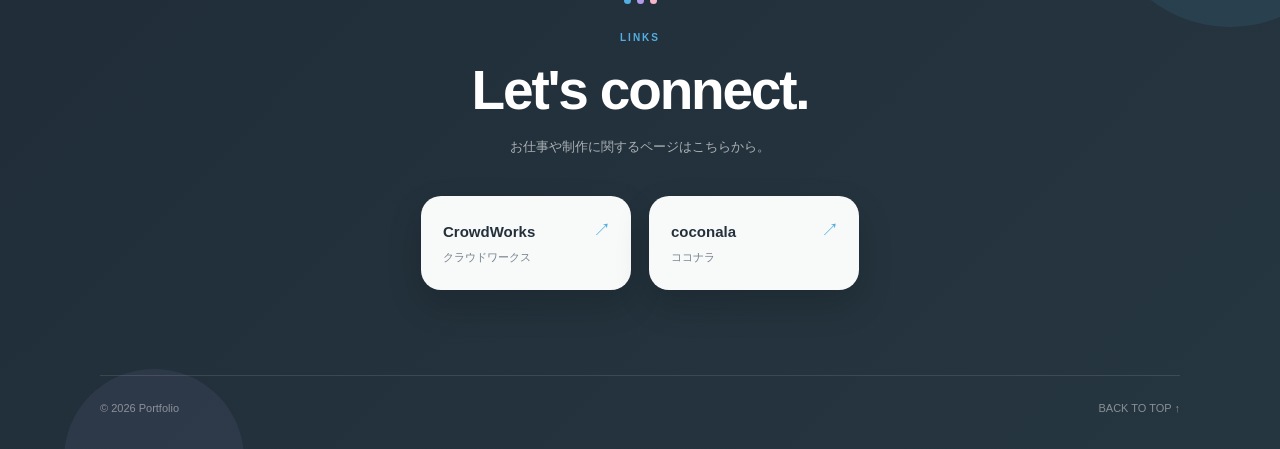
==== commit 6207b7e5: "サイトを更新" ====
--- a/index.html
+++ b/index.html
@@ -274,13 +274,13 @@
 
             <div class="footer-links">
 
-                <a href="https://crowdworks.jp/" target="_blank" rel="noopener noreferrer" class="footer-link">
+                <a href="coming_soon.html" target="_blank" rel="noopener noreferrer" class="footer-link">
                     <span class="link-name">CrowdWorks</span>
                     <span class="link-jp">クラウドワークス</span>
                     <span class="link-arrow">↗</span>
                 </a>
 
-                <a href="https://coconala.com/" target="_blank" rel="noopener noreferrer" class="footer-link">
+                <a href="coming_soon.html" target="_blank" rel="noopener noreferrer" class="footer-link">
                     <span class="link-name">coconala</span>
                     <span class="link-jp">ココナラ</span>
                     <span class="link-arrow">↗</span>
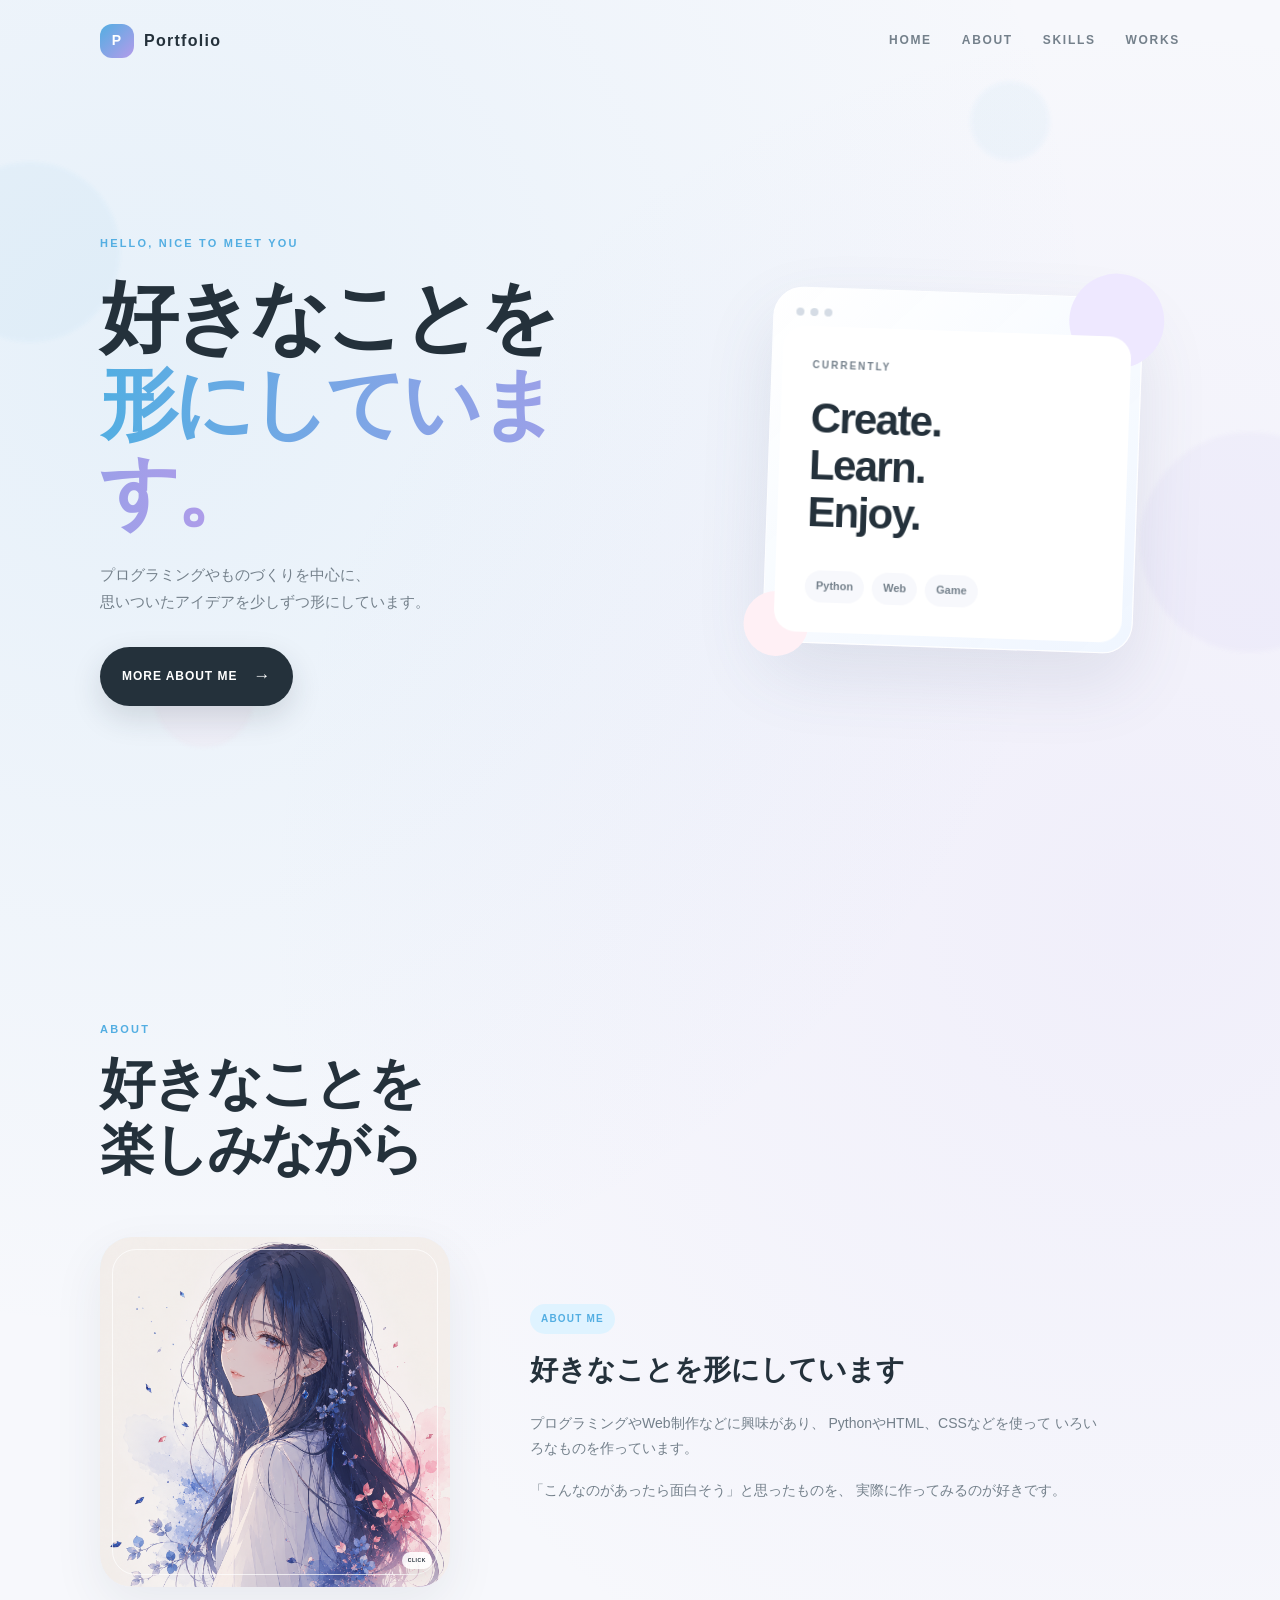
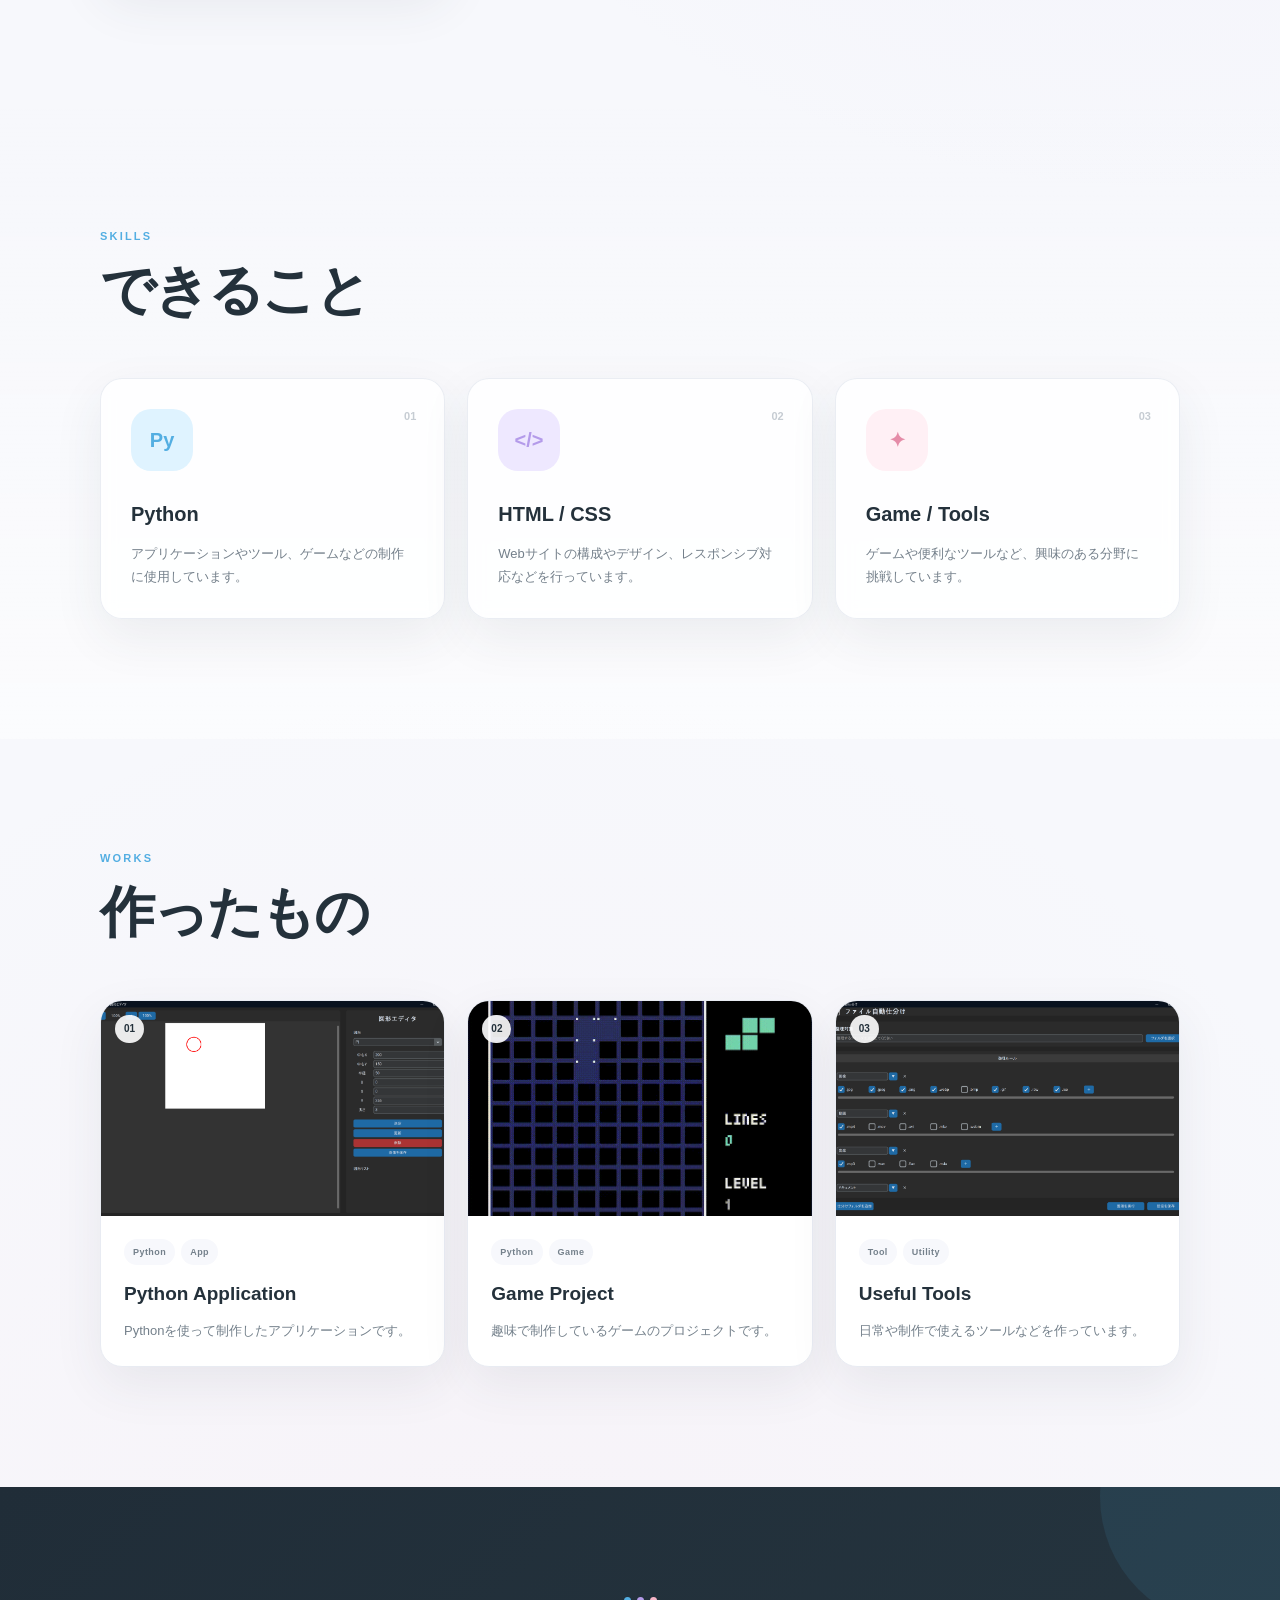
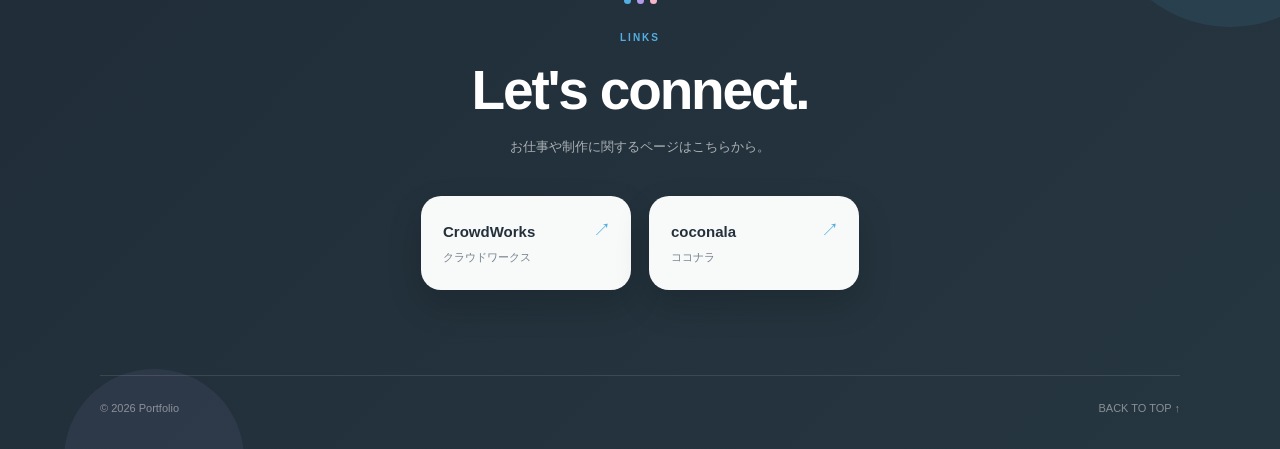
==== commit 96bb08b5: "加筆" ====
--- a/index.html
+++ b/index.html
@@ -98,7 +98,7 @@
 
                 <div class="section-heading reveal">
                     <p class="section-label">ABOUT</p>
-                    <h2>好きなことを<br>楽しみながら。</h2>
+                    <h2>好きなことを<br>楽しみながら</h2>
                 </div>
 
                 <div class="about-layout">
@@ -156,7 +156,7 @@
 
                 <div class="section-heading reveal">
                     <p class="section-label">SKILLS</p>
-                    <h2>できること。</h2>
+                    <h2>できること</h2>
                 </div>
 
                 <div class="skill-grid">
@@ -194,7 +194,7 @@
 
                 <div class="section-heading reveal">
                     <p class="section-label">WORKS</p>
-                    <h2>作ったもの。</h2>
+                    <h2>作ったもの</h2>
                 </div>
 
                 <div class="works-grid">
@@ -299,4 +299,4 @@
 
     <script src="js/main.js"></script>
 </body>
-</html>+</html>
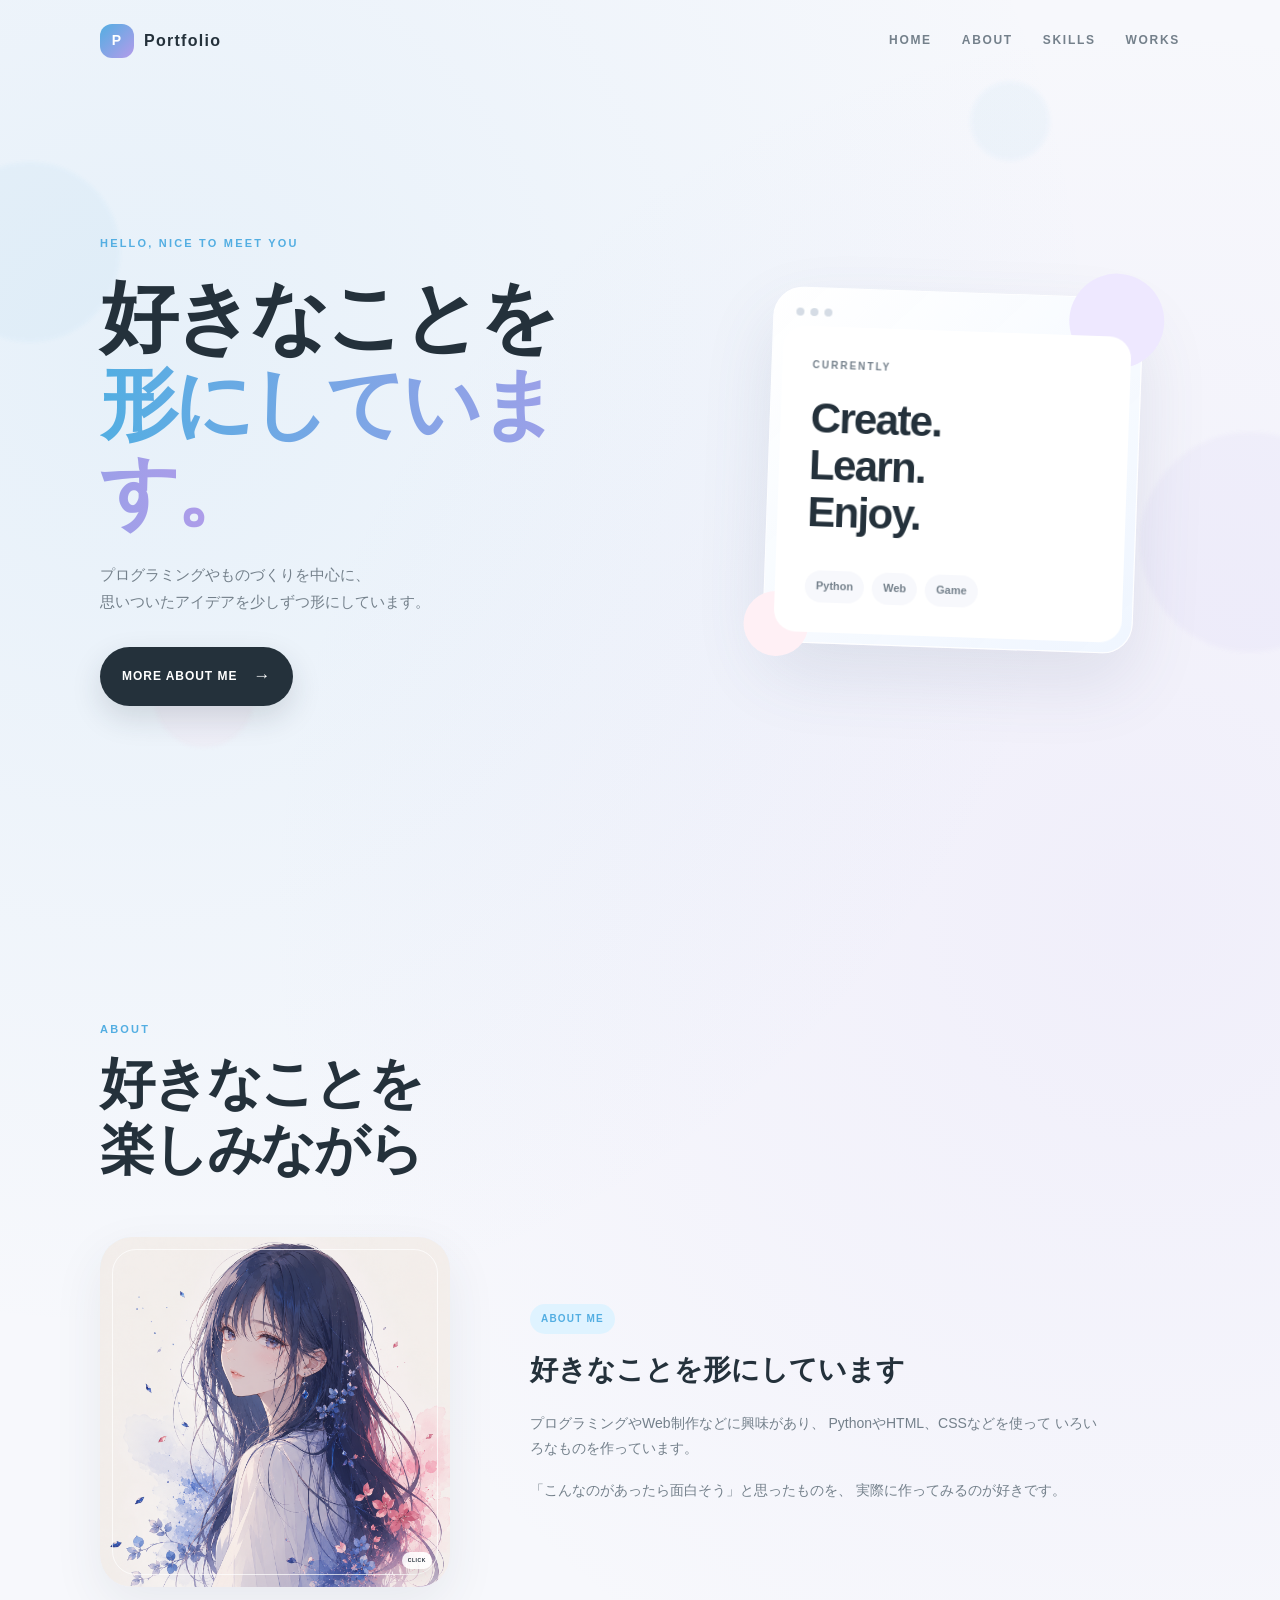
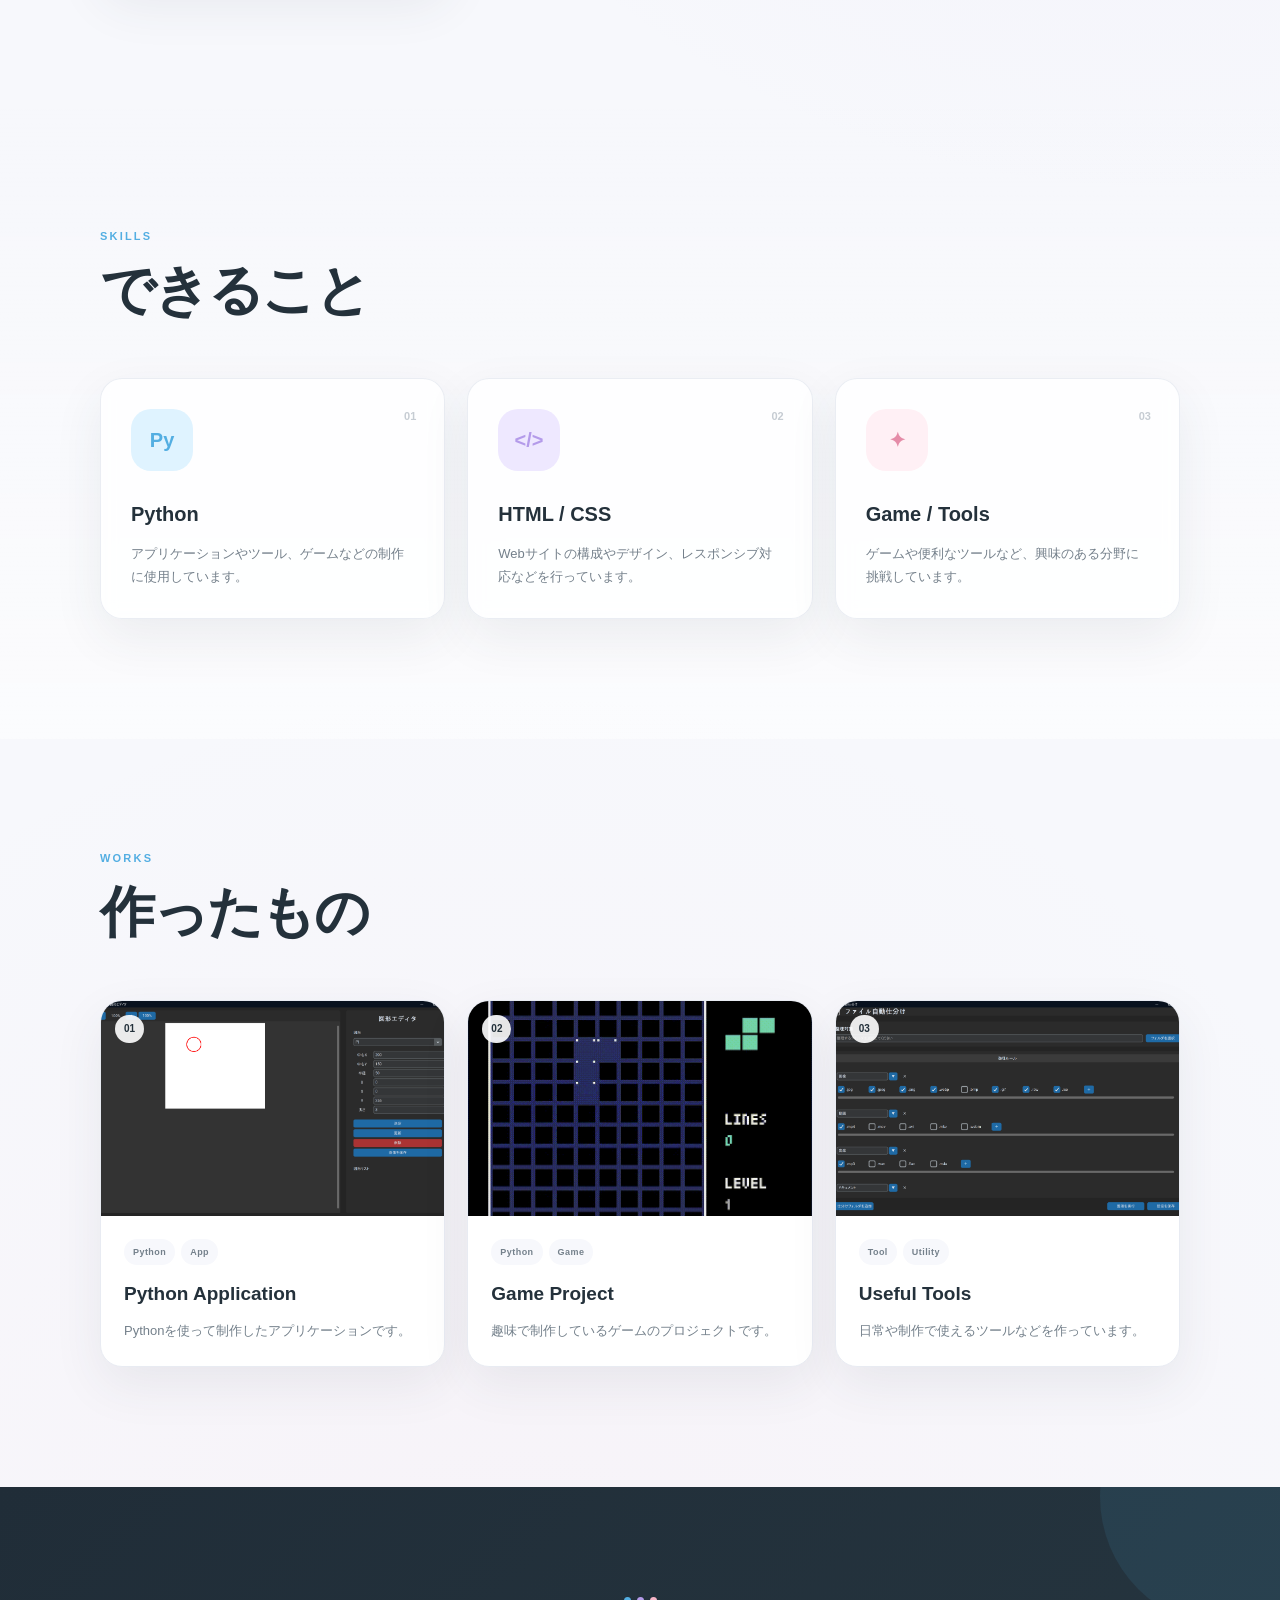
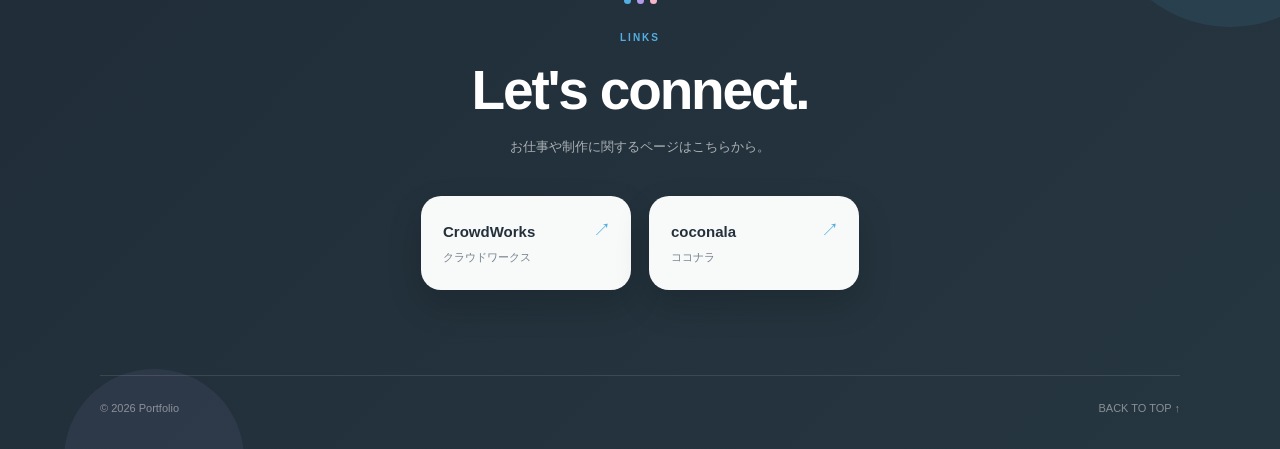
==== commit ef410e80: "修正" ====
--- a/index.html
+++ b/index.html
@@ -120,7 +120,7 @@
                                     <p><span>年齢</span>  20歳</p>
                                     <p><span>性別</span>  男性</p>
                                     <p><span>職業</span>  大学生</p>
-                                    <p><span>趣味</span>  プログラミング・ゲーム</p>
+                                    <p><span>趣味</span>  プログラミング</p>
                                 </div>
 
                             </div>
